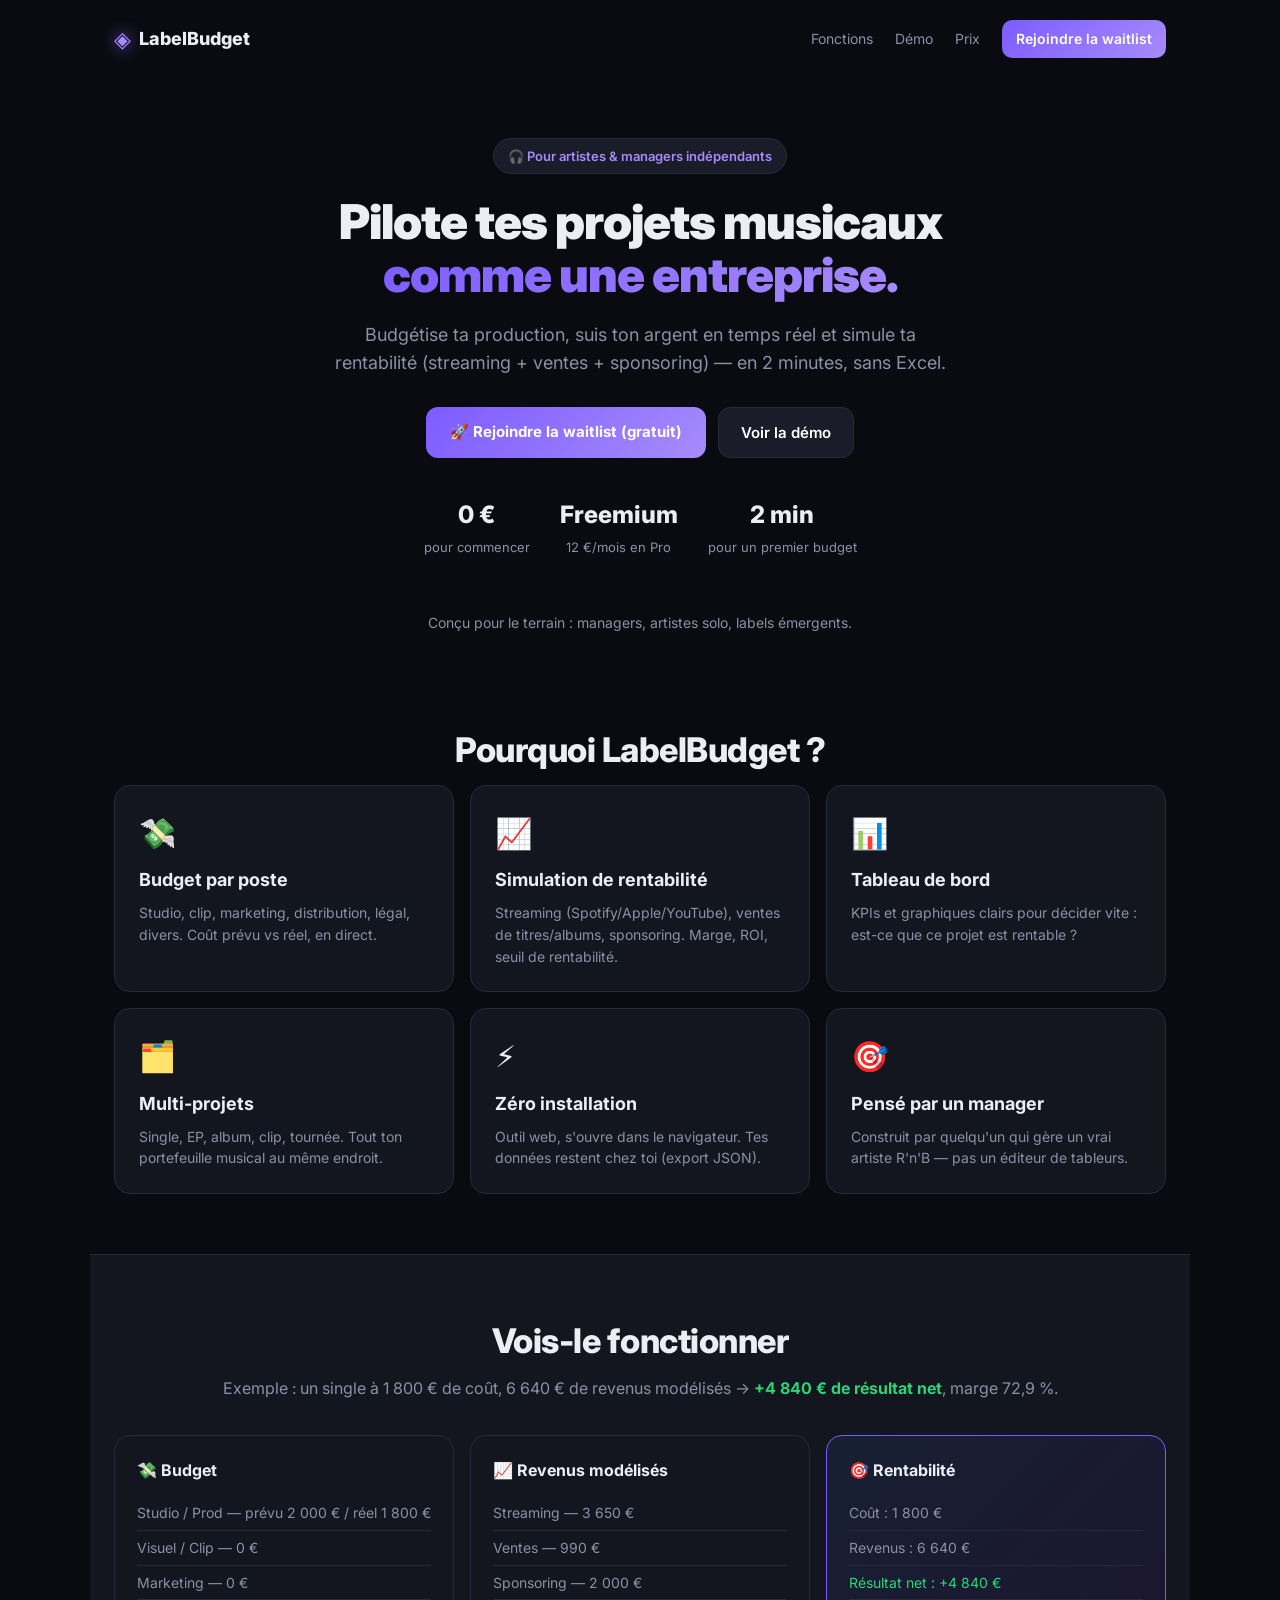
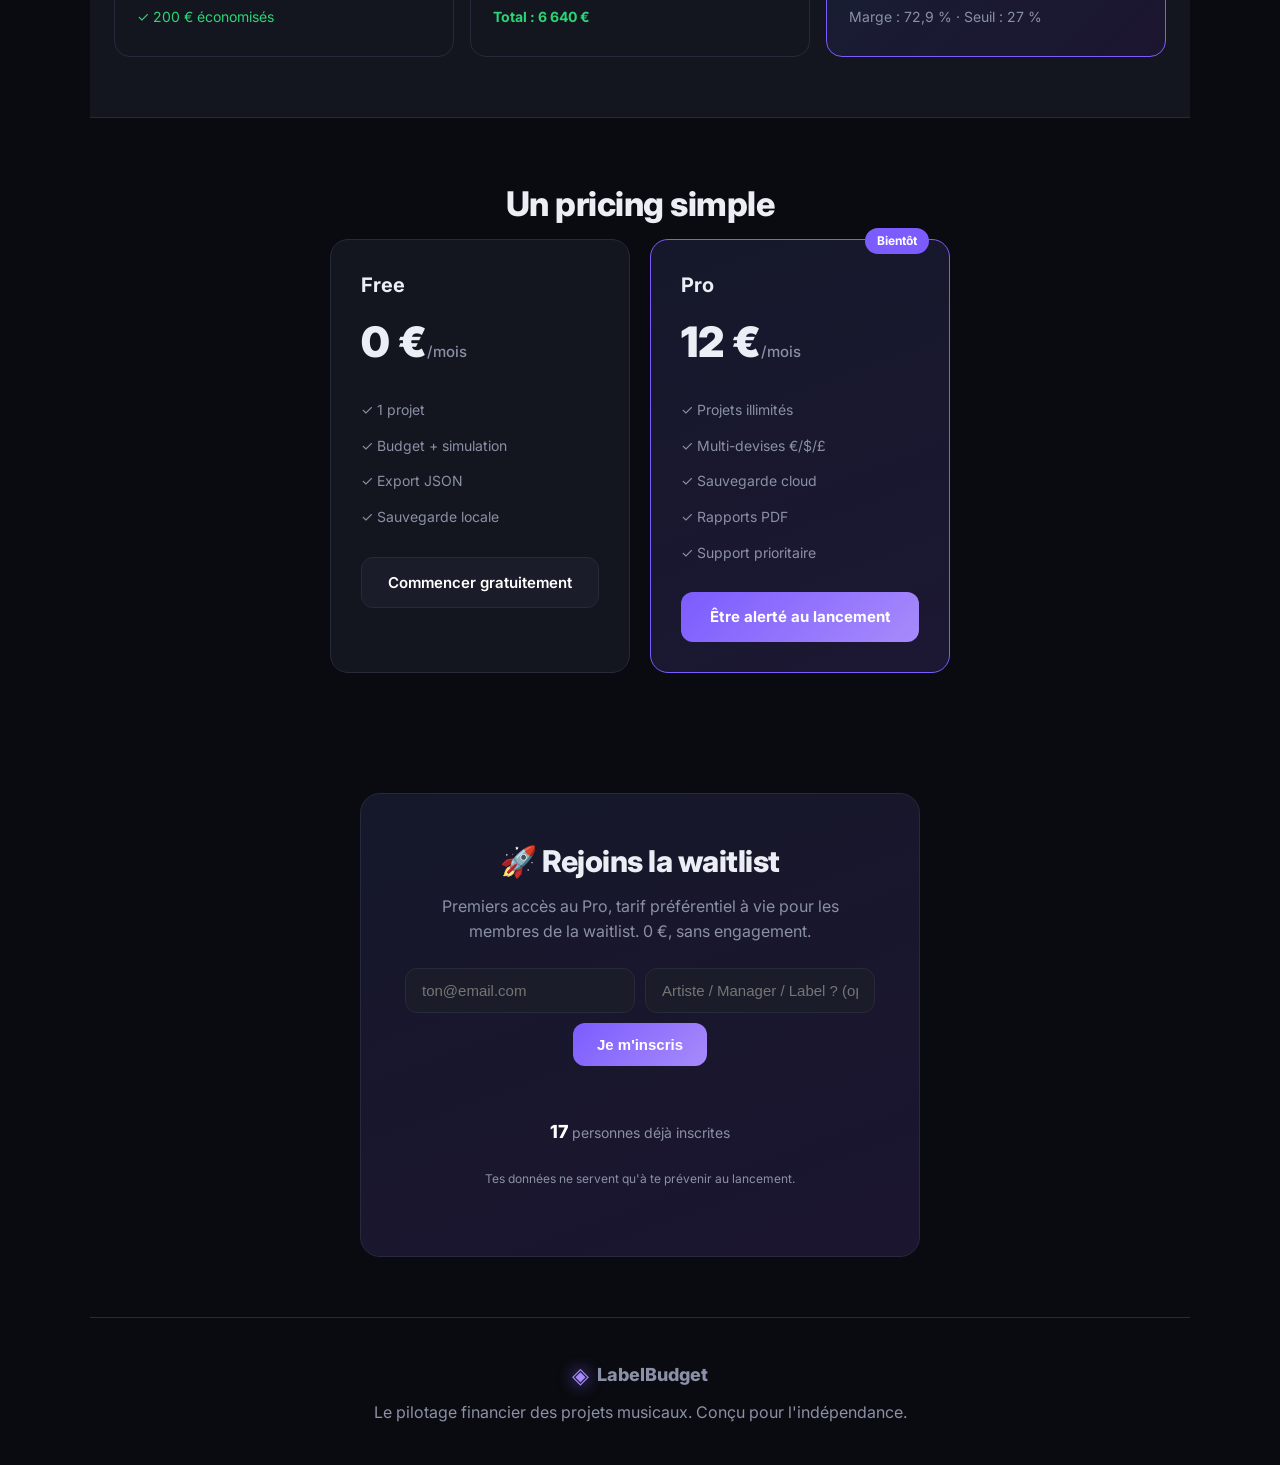
==== index.html @ 0729b3db "LabelBudget landing page + waitlist (0 EUR)" ====
<!DOCTYPE html>
<html lang="fr">
<head>
<meta charset="UTF-8">
<meta name="viewport" content="width=device-width, initial-scale=1.0">
<title>LabelBudget — Pilote tes projets musicaux comme une entreprise</title>
<meta name="description" content="Le premier outil financier pour artistes et managers indépendants. Budgétise ta prod, simule ta rentabilité (streaming, ventes, sponsoring) en 2 minutes.">
<link rel="preconnect" href="https://fonts.googleapis.com">
<link href="https://fonts.googleapis.com/css2?family=Inter:wght@400;500;600;700;800;900&display=swap" rel="stylesheet">
<link rel="stylesheet" href="styles.css">
</head>
<body>
  <!-- NAV -->
  <header class="nav">
    <div class="brand"><span class="logo">◈</span> LabelBudget</div>
    <nav class="navlinks">
      <a href="#fonctions">Fonctions</a>
      <a href="#demo">Démo</a>
      <a href="#prix">Prix</a>
      <a href="#waitlist" class="cta-small">Rejoindre la waitlist</a>
    </nav>
  </header>

  <!-- HERO -->
  <section class="hero">
    <div class="badge">🎧 Pour artistes & managers indépendants</div>
    <h1>Pilote tes projets musicaux<br><span class="grad">comme une entreprise.</span></h1>
    <p class="sub">Budgétise ta production, suis ton argent en temps réel et simule ta rentabilité (streaming + ventes + sponsoring) — en 2 minutes, sans Excel.</p>
    <div class="hero-cta">
      <a href="#waitlist" class="btn-primary">🚀 Rejoindre la waitlist (gratuit)</a>
      <a href="#demo" class="btn-ghost">Voir la démo</a>
    </div>
    <div class="hero-stats">
      <div><strong>0 €</strong><span>pour commencer</span></div>
      <div><strong>Freemium</strong><span>12 €/mois en Pro</span></div>
      <div><strong>2 min</strong><span>pour un premier budget</span></div>
    </div>
  </section>

  <!-- LOGOS / TRUST -->
  <section class="trust">
    <p>Conçu pour le terrain : managers, artistes solo, labels émergents.</p>
  </section>

  <!-- FONCTIONS -->
  <section class="section" id="fonctions">
    <h2>Pourquoi LabelBudget ?</h2>
    <div class="grid">
      <div class="card">
        <div class="ic">💸</div>
        <h3>Budget par poste</h3>
        <p>Studio, clip, marketing, distribution, légal, divers. Coût prévu vs réel, en direct.</p>
      </div>
      <div class="card">
        <div class="ic">📈</div>
        <h3>Simulation de rentabilité</h3>
        <p>Streaming (Spotify/Apple/YouTube), ventes de titres/albums, sponsoring. Marge, ROI, seuil de rentabilité.</p>
      </div>
      <div class="card">
        <div class="ic">📊</div>
        <h3>Tableau de bord</h3>
        <p>KPIs et graphiques clairs pour décider vite : est-ce que ce projet est rentable ?</p>
      </div>
      <div class="card">
        <div class="ic">🗂️</div>
        <h3>Multi-projets</h3>
        <p>Single, EP, album, clip, tournée. Tout ton portefeuille musical au même endroit.</p>
      </div>
      <div class="card">
        <div class="ic">⚡</div>
        <h3>Zéro installation</h3>
        <p>Outil web, s'ouvre dans le navigateur. Tes données restent chez toi (export JSON).</p>
      </div>
      <div class="card">
        <div class="ic">🎯</div>
        <h3>Pensé par un manager</h3>
        <p>Construit par quelqu'un qui gère un vrai artiste R'n'B — pas un éditeur de tableurs.</p>
      </div>
    </div>
  </section>

  <!-- DEMO -->
  <section class="section alt" id="demo">
    <h2>Vois-le fonctionner</h2>
    <p class="section-sub">Exemple : un single à 1 800 € de coût, 6 640 € de revenus modélisés → <strong class="green">+4 840 € de résultat net</strong>, marge 72,9 %.</p>
    <div class="demo-grid">
      <div class="demo-box">
        <h4>💸 Budget</h4>
        <ul>
          <li>Studio / Prod — prévu 2 000 € / réel 1 800 €</li>
          <li>Visuel / Clip — 0 €</li>
          <li>Marketing — 0 €</li>
          <li class="green">✓ 200 € économisés</li>
        </ul>
      </div>
      <div class="demo-box">
        <h4>📈 Revenus modélisés</h4>
        <ul>
          <li>Streaming — 3 650 €</li>
          <li>Ventes — 990 €</li>
          <li>Sponsoring — 2 000 €</li>
          <li class="green"><strong>Total : 6 640 €</strong></li>
        </ul>
      </div>
      <div class="demo-box highlight">
        <h4>🎯 Rentabilité</h4>
        <ul>
          <li>Coût : 1 800 €</li>
          <li>Revenus : 6 640 €</li>
          <li class="green">Résultat net : +4 840 €</li>
          <li>Marge : 72,9 % · Seuil : 27 %</li>
        </ul>
      </div>
    </div>
  </section>

  <!-- PRIX -->
  <section class="section" id="prix">
    <h2>Un pricing simple</h2>
    <div class="pricing">
      <div class="price-card">
        <h3>Free</h3>
        <div class="price">0 €<span>/mois</span></div>
        <ul>
          <li>✓ 1 projet</li>
          <li>✓ Budget + simulation</li>
          <li>✓ Export JSON</li>
          <li>✓ Sauvegarde locale</li>
        </ul>
        <a href="#waitlist" class="btn-ghost full">Commencer gratuitement</a>
      </div>
      <div class="price-card pro">
        <div class="ribbon">Bientôt</div>
        <h3>Pro</h3>
        <div class="price">12 €<span>/mois</span></div>
        <ul>
          <li>✓ Projets illimités</li>
          <li>✓ Multi-devises €/$/£</li>
          <li>✓ Sauvegarde cloud</li>
          <li>✓ Rapports PDF</li>
          <li>✓ Support prioritaire</li>
        </ul>
        <a href="#waitlist" class="btn-primary full">Être alerté au lancement</a>
      </div>
    </div>
  </section>

  <!-- WAITLIST -->
  <section class="section waitlist" id="waitlist">
    <div class="wl-box">
      <h2>🚀 Rejoins la waitlist</h2>
      <p>Premiers accès au Pro, tarif préférentiel à vie pour les membres de la waitlist. 0 €, sans engagement.</p>
      <form id="wlForm" class="wl-form">
        <input type="email" id="wlEmail" placeholder="ton@email.com" required>
        <input type="text" id="wlRole" placeholder="Artiste / Manager / Label ? (optionnel)">
        <button type="button" id="wlBtn">Je m'inscris</button>
      </form>
      <div id="wlMsg" class="wl-msg"></div>
      <p class="wl-count"><span id="wlCount">0</span> personnes déjà inscrites</p>
      <p class="wl-note">Tes données ne servent qu'à te prévenir au lancement.</p>
    </div>
  </section>

  <footer>
    <div class="brand"><span class="logo">◈</span> LabelBudget</div>
    <p>Le pilotage financier des projets musicaux. Conçu pour l'indépendance.</p>
  </footer>

  <script src="waitlist.js"></script>
</body>
</html>
---- styles.css ----
:root{
  --bg:#0a0b10;
  --surface:#14161f;
  --surface-2:#1a1d29;
  --line:#262a3a;
  --text:#eceef5;
  --muted:#8a90a6;
  --primary:#7c5cff;
  --primary-2:#a78bfa;
  --green:#2bd576;
}
*{box-sizing:border-box;margin:0;padding:0}
html{scroll-behavior:smooth}
body{font-family:'Inter',system-ui,sans-serif;background:radial-gradient(1200px 700px at 85% -15%,#1e1633 0%,transparent 55%),var(--bg);color:var(--text);line-height:1.55}
a{color:inherit;text-decoration:none}

/* NAV */
.nav{max-width:1100px;margin:0 auto;display:flex;align-items:center;justify-content:space-between;padding:20px 24px}
.brand{font-weight:800;font-size:18px;display:flex;align-items:center;gap:8px}
.logo{color:var(--primary-2);font-size:22px;filter:drop-shadow(0 0 8px var(--primary))}
.navlinks{display:flex;gap:22px;align-items:center;font-size:14px;color:var(--muted)}
.navlinks a:hover{color:#fff}
.cta-small{background:linear-gradient(135deg,var(--primary),var(--primary-2));color:#fff!important;padding:8px 14px;border-radius:10px;font-weight:600}

/* HERO */
.hero{max-width:900px;margin:0 auto;text-align:center;padding:60px 24px 40px}
.badge{display:inline-block;background:var(--surface-2);border:1px solid var(--line);color:var(--primary-2);padding:7px 14px;border-radius:30px;font-size:13px;font-weight:600;margin-bottom:22px}
.hero h1{font-size:48px;font-weight:900;line-height:1.1;letter-spacing:-1px}
.grad{background:linear-gradient(135deg,var(--primary),var(--primary-2));-webkit-background-clip:text;background-clip:text;color:transparent}
.sub{font-size:18px;color:var(--muted);max-width:620px;margin:20px auto 30px}
.hero-cta{display:flex;gap:12px;justify-content:center;flex-wrap:wrap}
.btn-primary{background:linear-gradient(135deg,var(--primary),var(--primary-2));color:#fff;padding:13px 24px;border-radius:12px;font-weight:700;font-size:15px;transition:.15s}
.btn-primary:hover{transform:translateY(-2px);box-shadow:0 10px 30px rgba(124,92,255,.4)}
.btn-ghost{background:var(--surface-2);border:1px solid var(--line);color:#fff;padding:13px 22px;border-radius:12px;font-weight:600;font-size:15px}
.btn-ghost:hover{border-color:var(--primary)}
.hero-stats{display:flex;gap:30px;justify-content:center;margin-top:38px;flex-wrap:wrap}
.hero-stats div{text-align:center}
.hero-stats strong{display:block;font-size:24px;font-weight:800}
.hero-stats span{font-size:13px;color:var(--muted)}

/* TRUST */
.trust{text-align:center;color:var(--muted);font-size:14px;padding:14px 24px 30px}

/* SECTIONS */
.section{max-width:1100px;margin:0 auto;padding:60px 24px}
.section.alt{background:var(--surface);border-top:1px solid var(--line);border-bottom:1px solid var(--line)}
.section h2{font-size:34px;font-weight:800;text-align:center;margin-bottom:8px;letter-spacing:-.5px}
.section-sub{text-align:center;color:var(--muted);margin-bottom:34px;font-size:16px}
.green{color:var(--green)}

.grid{display:grid;grid-template-columns:repeat(auto-fit,minmax(280px,1fr));gap:16px}
.card{background:var(--surface);border:1px solid var(--line);border-radius:16px;padding:24px;transition:.15s}
.card:hover{border-color:var(--primary);transform:translateY(-3px)}
.ic{font-size:30px;margin-bottom:10px}
.card h3{font-size:18px;margin-bottom:8px}
.card p{color:var(--muted);font-size:14px}

/* DEMO */
.demo-grid{display:grid;grid-template-columns:repeat(auto-fit,minmax(260px,1fr));gap:16px}
.demo-box{background:var(--surface);border:1px solid var(--line);border-radius:16px;padding:22px}
.demo-box h4{margin-bottom:14px;font-size:16px}
.demo-box ul{list-style:none;font-size:14px;color:var(--muted)}
.demo-box li{padding:6px 0;border-bottom:1px solid var(--line)}
.demo-box li:last-child{border-bottom:none}
.demo-box.highlight{border-color:var(--primary);background:linear-gradient(135deg,#172033,#1c1530)}

/* PRICING */
.pricing{display:flex;gap:20px;justify-content:center;flex-wrap:wrap}
.price-card{background:var(--surface);border:1px solid var(--line);border-radius:18px;padding:30px;width:300px;position:relative}
.price-card.pro{border-color:var(--primary);background:linear-gradient(160deg,#15182a,#1c1733)}
.ribbon{position:absolute;top:-12px;right:20px;background:var(--primary);color:#fff;font-size:12px;font-weight:700;padding:4px 12px;border-radius:20px}
.price-card h3{font-size:20px;margin-bottom:8px}
.price{font-size:42px;font-weight:900;margin-bottom:18px}
.price span{font-size:15px;color:var(--muted);font-weight:500}
.price-card ul{list-style:none;margin-bottom:22px}
.price-card li{padding:7px 0;font-size:14px;color:var(--muted)}
.btn-primary.full,.btn-ghost.full{display:block;text-align:center;width:100%}

/* WAITLIST */
.waitlist{display:flex;justify-content:center}
.wl-box{background:linear-gradient(160deg,#15182a,#1c1530);border:1px solid var(--line);border-radius:20px;padding:44px;max-width:560px;text-align:center}
.wl-box h2{font-size:30px;margin-bottom:10px}
.wl-box>p{color:var(--muted);margin-bottom:24px}
.wl-form{display:flex;gap:10px;flex-wrap:wrap;justify-content:center}
.wl-form input{flex:1;min-width:200px;background:var(--surface-2);border:1px solid var(--line);color:#fff;padding:13px 16px;border-radius:12px;font-size:15px}
.wl-form button{background:linear-gradient(135deg,var(--primary),var(--primary-2));color:#fff;border:none;padding:13px 24px;border-radius:12px;font-weight:700;font-size:15px;cursor:pointer}
.wl-form button:hover{transform:translateY(-2px)}
.wl-msg{margin-top:14px;font-size:14px;min-height:20px}
.wl-msg.ok{color:var(--green)}
.wl-count{margin-top:18px;font-size:14px;color:var(--muted)}
.wl-count span{color:#fff;font-weight:800;font-size:18px}
.wl-note{font-size:12px;color:var(--muted);margin-top:8px}

/* FOOTER */
footer{max-width:1100px;margin:0 auto;padding:40px 24px;text-align:center;color:var(--muted);border-top:1px solid var(--line)}
footer .brand{justify-content:center;margin-bottom:8px}

@media(max-width:640px){
  .hero h1{font-size:34px}
  .navlinks a:not(.cta-small){display:none}
  .section{padding:40px 18px}
}
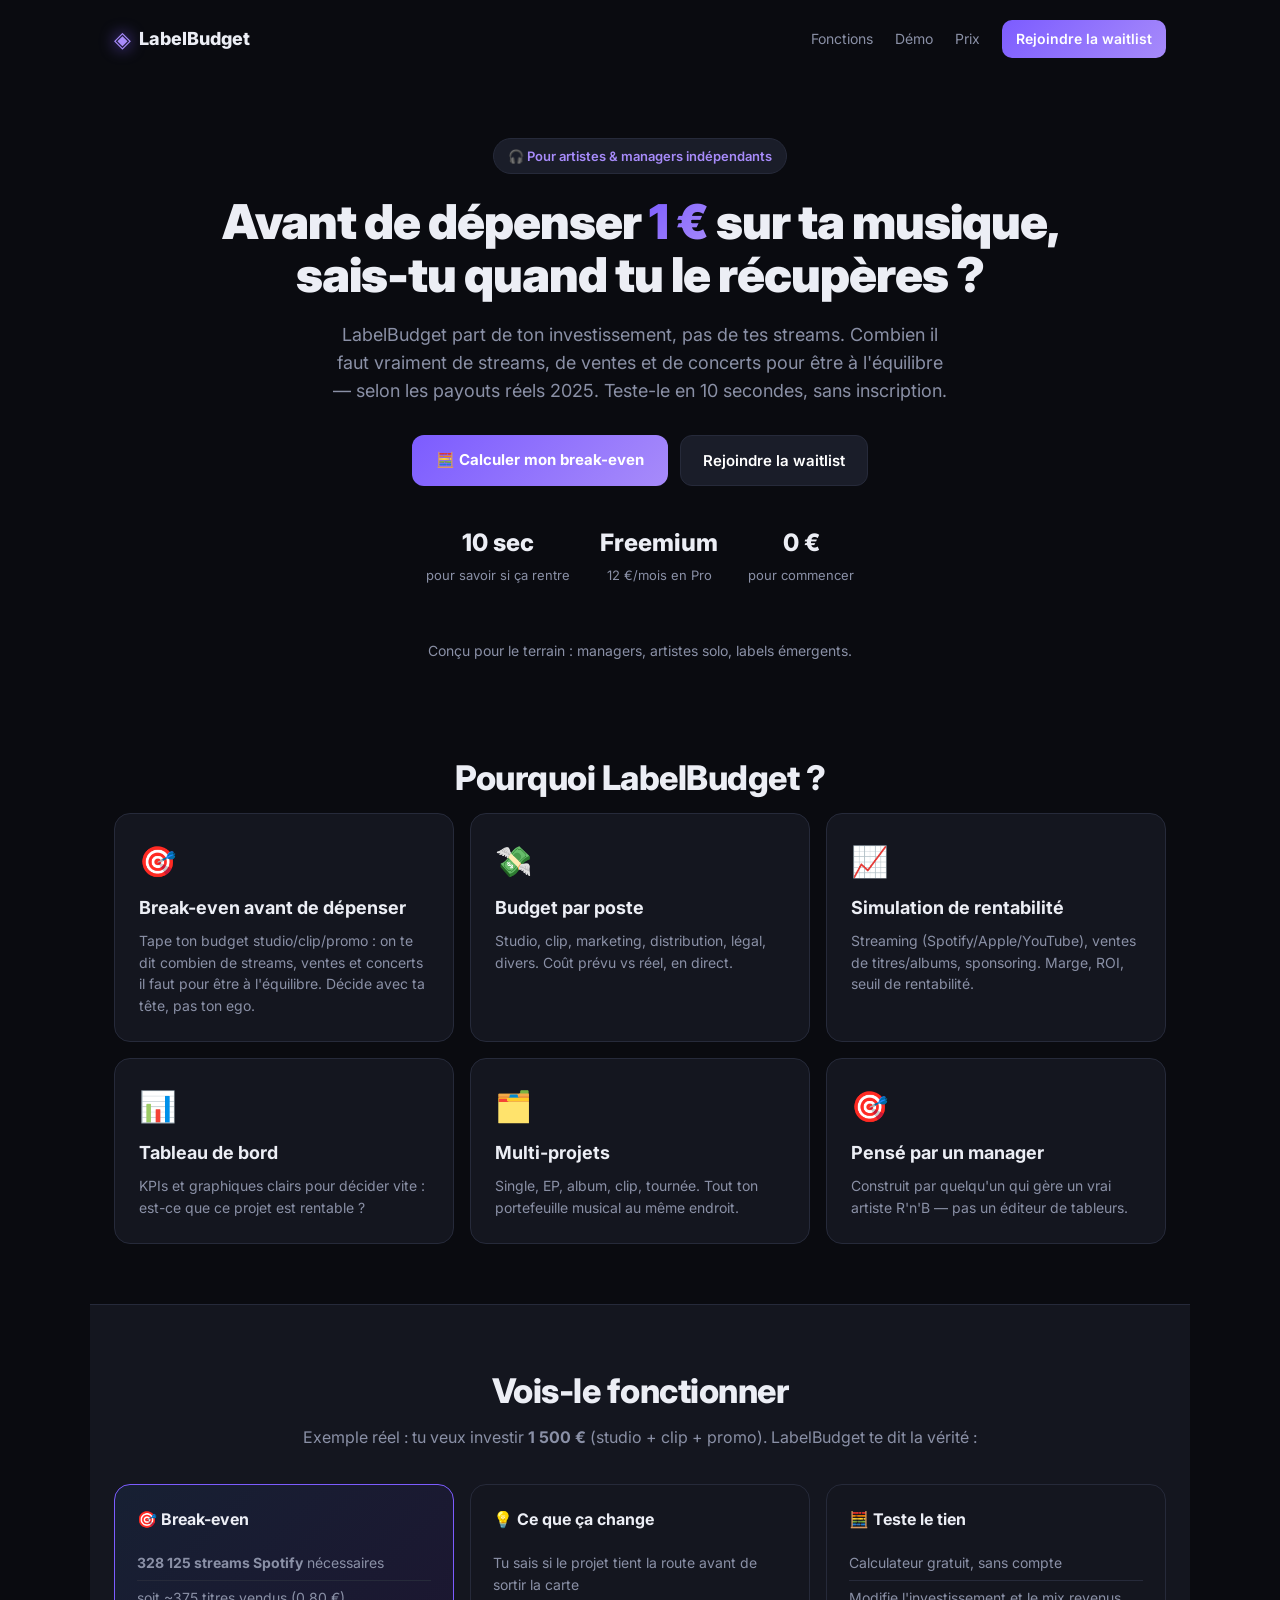
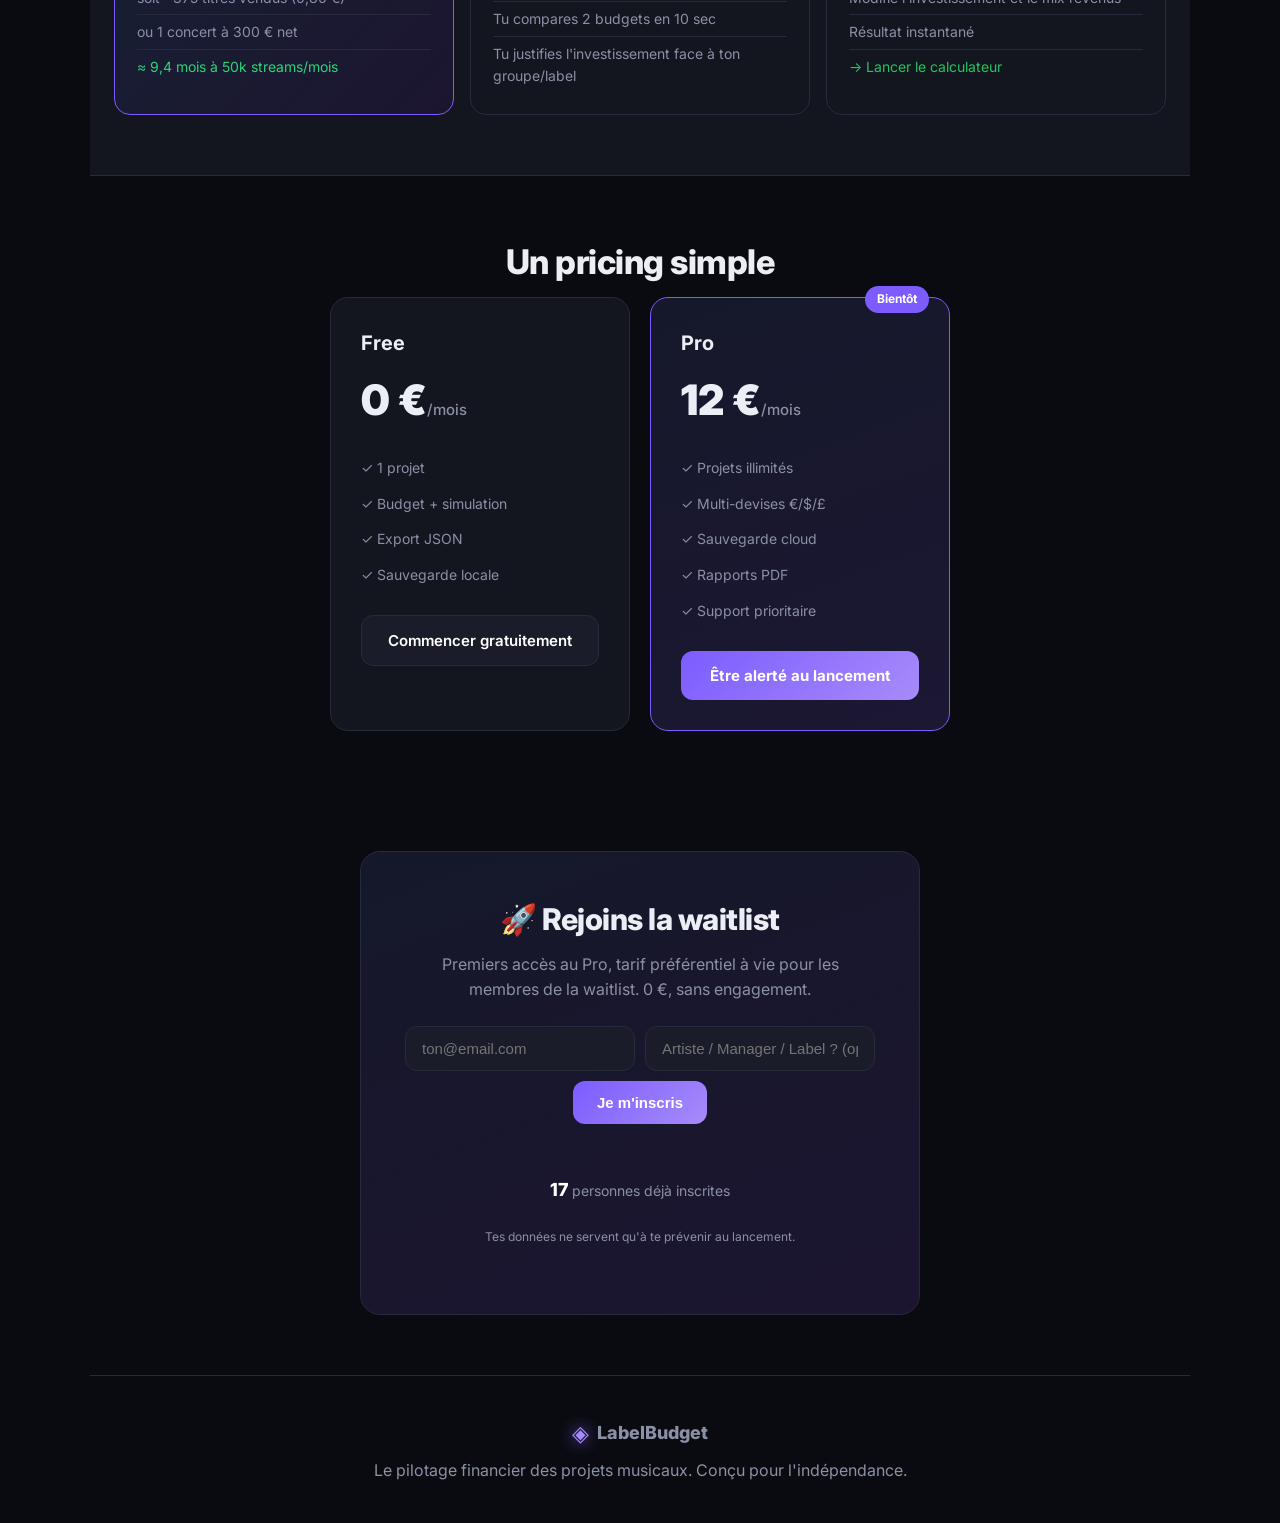
==== commit 17b88262: "Pivot B: break-even avant depense + calculateur interactif" ====
--- a/index.html
+++ b/index.html
@@ -24,16 +24,16 @@
   <!-- HERO -->
   <section class="hero">
     <div class="badge">🎧 Pour artistes & managers indépendants</div>
-    <h1>Pilote tes projets musicaux<br><span class="grad">comme une entreprise.</span></h1>
-    <p class="sub">Budgétise ta production, suis ton argent en temps réel et simule ta rentabilité (streaming + ventes + sponsoring) — en 2 minutes, sans Excel.</p>
+    <h1>Avant de dépenser <span class="grad">1 €</span> sur ta musique,<br>sais-tu quand tu le récupères ?</h1>
+    <p class="sub">LabelBudget part de ton investissement, pas de tes streams. Combien il faut vraiment de streams, de ventes et de concerts pour être à l'équilibre — selon les payouts réels 2025. Teste-le en 10 secondes, sans inscription.</p>
     <div class="hero-cta">
-      <a href="#waitlist" class="btn-primary">🚀 Rejoindre la waitlist (gratuit)</a>
-      <a href="#demo" class="btn-ghost">Voir la démo</a>
+      <a href="breakeven.html" class="btn-primary">🧮 Calculer mon break-even</a>
+      <a href="#waitlist" class="btn-ghost">Rejoindre la waitlist</a>
     </div>
     <div class="hero-stats">
+      <div><strong>10 sec</strong><span>pour savoir si ça rentre</span></div>
+      <div><strong>Freemium</strong><span>12 €/mois en Pro</span></div>
       <div><strong>0 €</strong><span>pour commencer</span></div>
-      <div><strong>Freemium</strong><span>12 €/mois en Pro</span></div>
-      <div><strong>2 min</strong><span>pour un premier budget</span></div>
     </div>
   </section>
 
@@ -46,6 +46,11 @@
   <section class="section" id="fonctions">
     <h2>Pourquoi LabelBudget ?</h2>
     <div class="grid">
+      <div class="card">
+        <div class="ic">🎯</div>
+        <h3>Break-even avant de dépenser</h3>
+        <p>Tape ton budget studio/clip/promo : on te dit combien de streams, ventes et concerts il faut pour être à l'équilibre. Décide avec ta tête, pas ton ego.</p>
+      </div>
       <div class="card">
         <div class="ic">💸</div>
         <h3>Budget par poste</h3>
@@ -67,11 +72,6 @@
         <p>Single, EP, album, clip, tournée. Tout ton portefeuille musical au même endroit.</p>
       </div>
       <div class="card">
-        <div class="ic">⚡</div>
-        <h3>Zéro installation</h3>
-        <p>Outil web, s'ouvre dans le navigateur. Tes données restent chez toi (export JSON).</p>
-      </div>
-      <div class="card">
         <div class="ic">🎯</div>
         <h3>Pensé par un manager</h3>
         <p>Construit par quelqu'un qui gère un vrai artiste R'n'B — pas un éditeur de tableurs.</p>
@@ -82,33 +82,32 @@
   <!-- DEMO -->
   <section class="section alt" id="demo">
     <h2>Vois-le fonctionner</h2>
-    <p class="section-sub">Exemple : un single à 1 800 € de coût, 6 640 € de revenus modélisés → <strong class="green">+4 840 € de résultat net</strong>, marge 72,9 %.</p>
+    <p class="section-sub">Exemple réel : tu veux investir <strong>1 500 €</strong> (studio + clip + promo). LabelBudget te dit la vérité :</p>
     <div class="demo-grid">
-      <div class="demo-box">
-        <h4>💸 Budget</h4>
+      <div class="demo-box highlight">
+        <h4>🎯 Break-even</h4>
         <ul>
-          <li>Studio / Prod — prévu 2 000 € / réel 1 800 €</li>
-          <li>Visuel / Clip — 0 €</li>
-          <li>Marketing — 0 €</li>
-          <li class="green">✓ 200 € économisés</li>
+          <li><strong>328 125 streams Spotify</strong> nécessaires</li>
+          <li>soit ~375 titres vendus (0,80 €)</li>
+          <li>ou 1 concert à 300 € net</li>
+          <li class="green">≈ 9,4 mois à 50k streams/mois</li>
         </ul>
       </div>
       <div class="demo-box">
-        <h4>📈 Revenus modélisés</h4>
+        <h4>💡 Ce que ça change</h4>
         <ul>
-          <li>Streaming — 3 650 €</li>
-          <li>Ventes — 990 €</li>
-          <li>Sponsoring — 2 000 €</li>
-          <li class="green"><strong>Total : 6 640 €</strong></li>
+          <li>Tu sais si le projet tient la route avant de sortir la carte</li>
+          <li>Tu compares 2 budgets en 10 sec</li>
+          <li>Tu justifies l'investissement face à ton groupe/label</li>
         </ul>
       </div>
-      <div class="demo-box highlight">
-        <h4>🎯 Rentabilité</h4>
+      <div class="demo-box">
+        <h4>🧮 Teste le tien</h4>
         <ul>
-          <li>Coût : 1 800 €</li>
-          <li>Revenus : 6 640 €</li>
-          <li class="green">Résultat net : +4 840 €</li>
-          <li>Marge : 72,9 % · Seuil : 27 %</li>
+          <li>Calculateur gratuit, sans compte</li>
+          <li>Modifie l'investissement et le mix revenus</li>
+          <li>Résultat instantané</li>
+          <li class="green"><a href="breakeven.html" style="color:#22c55e">→ Lancer le calculateur</a></li>
         </ul>
       </div>
     </div>
